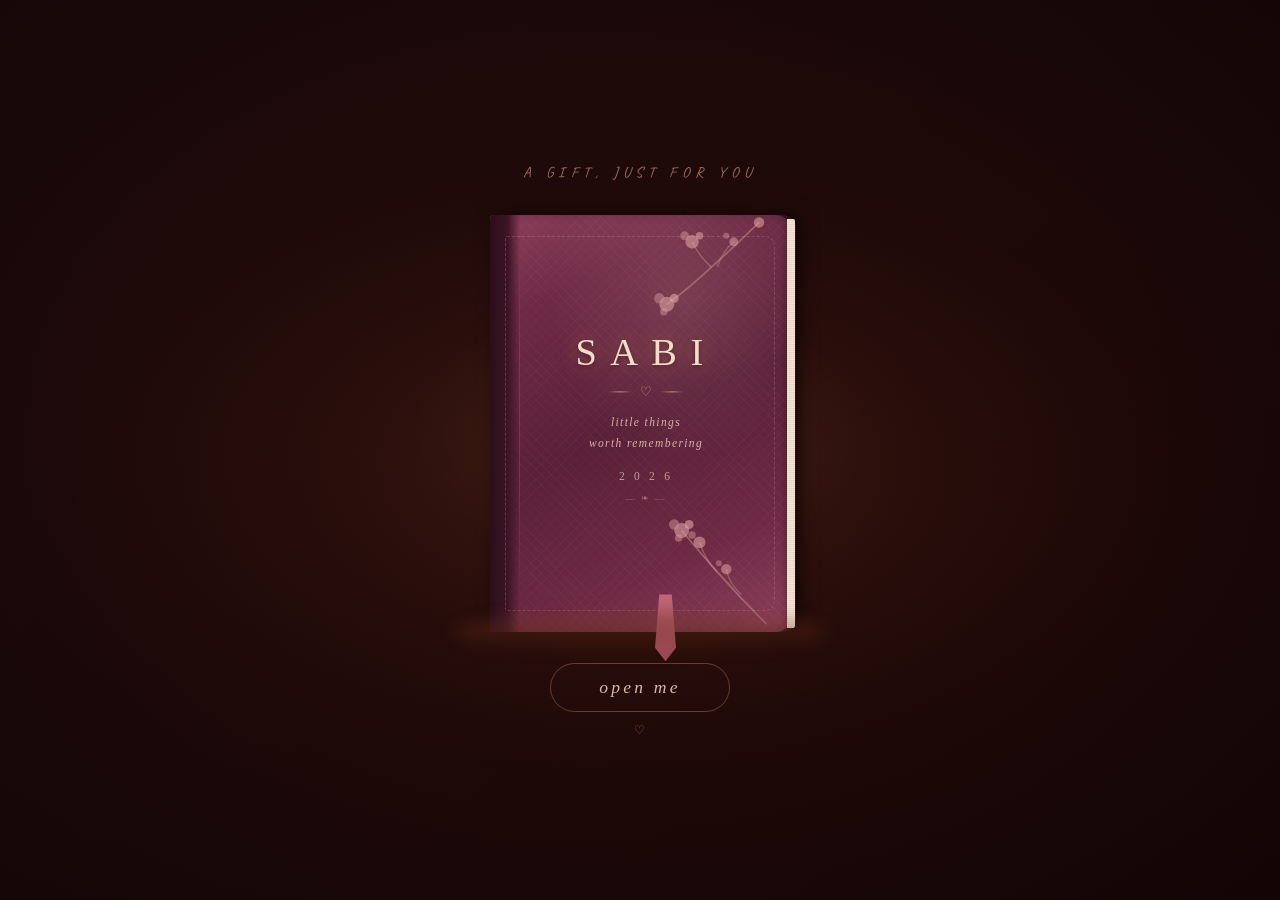
==== index.html @ ce12a5de "Initial commit - SABI Diary with beautiful scrapbook design" ====
<!DOCTYPE html>
<html lang="en">
<head>
  <meta charset="UTF-8"/>
  <meta name="viewport" content="width=device-width, initial-scale=1.0"/>
  <title>SABI — little things worth remembering</title>
  <link rel="preconnect" href="https://fonts.googleapis.com"/>
  <link rel="preconnect" href="https://fonts.gstatic.com" crossorigin/>
  <link href="https://fonts.googleapis.com/css2?family=Satisfy&family=Patrick+Hand&family=Pinyon+Script&family=Caveat:wght@400;500&display=swap" rel="stylesheet"/>
  <style>
  *, *::before, *::after { box-sizing: border-box; margin: 0; padding: 0; }

  html, body {
    width: 100%; height: 100%;
    overflow: hidden;
    background: #1a0810;
  }

  /* ══════════════════════════════════════════
     SCENE
  ══════════════════════════════════════════ */
  .scene {
    position: relative;
    width: 100vw; height: 100vh;
    display: flex;
    align-items: center;
    justify-content: center;
    overflow: hidden;
  }

  /* ── Rustic wooden table background ── */
  .bg {
    position: absolute; inset: 0;
    background:
      /* Dark wooden table base */
      linear-gradient(135deg, #1f0b0a 0%, #1a0706 100%),
      /* Wood grain texture */
      url("data:image/svg+xml,%3Csvg width='400' height='400' xmlns='http://www.w3.org/2000/svg'%3E%3Cdefs%3E%3Cfilter id='wood'%3E%3CfeTurbulence type='fractalNoise' baseFrequency='0.015' numOctaves='4'/%3E%3CfeColorMatrix type='saturate' values='0.3'/%3E%3C/filter%3E%3C/defs%3E%3Crect width='100%25' height='100%25' filter='url(%23wood)' opacity='0.15'/%3E%3C/svg%3E"),
      /* Subtle radial depth */
      radial-gradient(ellipse 80% 70% at 50% 50%, rgba(45,15,20,0.85) 0%, rgba(30,10,15,0.9) 40%, rgba(15,5,8,0.95) 80%, #080208 100%);
  }

  /* Warm candlelight glow center */
  .bg-glow {
    position: absolute; inset: 0;
    background:
      radial-gradient(ellipse 55% 45% at 50% 52%,
        rgba(200, 100, 60, 0.18) 0%,
        rgba(160, 60, 40, 0.10) 40%,
        transparent 75%
      ),
      radial-gradient(ellipse 30% 25% at 50% 48%,
        rgba(255, 180, 80, 0.08) 0%,
        transparent 60%
      );
    pointer-events: none;
  }

  /* Vignette */
  .bg-vignette {
    position: absolute; inset: 0;
    background: radial-gradient(ellipse 100% 100% at 50% 50%,
      transparent 40%,
      rgba(5, 0, 5, 0.7) 100%
    );
    pointer-events: none;
  }

  /* ── Floating petals ── */
  .petals { position: absolute; inset: 0; pointer-events: none; overflow: hidden; }

  .petal {
    position: absolute;
    border-radius: 60% 40% 60% 40% / 40% 60% 40% 60%;
    opacity: 0;
    animation: petalFall linear infinite;
  }

  @keyframes petalFall {
    0%   { transform: translateY(-20px) rotate(0deg) scale(1);   opacity: 0; }
    5%   { opacity: 0.6; }
    90%  { opacity: 0.3; }
    100% { transform: translateY(110vh) rotate(720deg) scale(0.6); opacity: 0; }
  }

  /* ══════════════════════════════════════════
     BOOK — the diary on a surface
  ══════════════════════════════════════════ */
  .book-scene {
    position: relative;
    display: flex;
    flex-direction: column;
    align-items: center;
    z-index: 10;
  }

  /* Surface / table the book rests on */
  .book-surface {
    position: absolute;
    bottom: -18px;
    left: -12%; right: -12%;
    height: 36px;
    background: linear-gradient(to bottom,
      rgba(120, 55, 30, 0.5),
      rgba(80, 30, 15, 0.2)
    );
    border-radius: 50%;
    filter: blur(8px);
    pointer-events: none;
  }

  /* Main book */
  .book {
    position: relative;
    width: min(300px, 58vw);
    aspect-ratio: 0.72;
    cursor: pointer;
    transition: transform 0.4s ease;
    transform-style: preserve-3d;
    perspective: 1200px;
  }

  .book:hover { transform: translateY(-8px) rotate(-1deg); }

  /* Cover */
  .book-cover {
    position: absolute; inset: 0;
    border-radius: 4px 14px 14px 4px;
    background:
      /* Fabric weave */
      repeating-linear-gradient(45deg,
        rgba(255,255,255,0.025) 0, rgba(255,255,255,0.025) 1px,
        transparent 1px, transparent 7px
      ),
      repeating-linear-gradient(-45deg,
        rgba(255,255,255,0.02) 0, rgba(255,255,255,0.02) 1px,
        transparent 1px, transparent 7px
      ),
      /* Cover — deep mauve/burgundy */
      linear-gradient(155deg,
        #8c3f5a 0%,
        #6e2a45 20%,
        #5a2038 50%,
        #6e2a45 78%,
        #8c3f5a 100%
      );
    overflow: hidden;
    box-shadow:
      6px 0 0 #3a1020,
      8px 0 20px rgba(0,0,0,0.6),
      inset -2px 0 8px rgba(0,0,0,0.3),
      inset 2px 0 6px rgba(255,180,160,0.08);
  }

  /* Cover sheen */
  .book-cover::before {
    content: '';
    position: absolute; inset: 0;
    background: radial-gradient(ellipse 70% 60% at 65% 20%,
      rgba(255, 220, 200, 0.12) 0%,
      transparent 65%
    );
    pointer-events: none;
  }

  /* Stitched border */
  .book-cover::after {
    content: '';
    position: absolute;
    inset: 5%;
    border: 1px dashed rgba(255, 200, 180, 0.2);
    border-radius: 2px 10px 10px 2px;
    pointer-events: none;
  }

  /* Spine strip */
  .book-spine {
    position: absolute;
    top: 0; bottom: 0; left: 0;
    width: 10%;
    background: linear-gradient(90deg,
      #2a0e1a 0%,
      #3d1525 60%,
      transparent 100%
    );
    border-radius: 4px 0 0 4px;
    pointer-events: none;
  }

  /* Spine line detail */
  .book-spine::after {
    content: '';
    position: absolute;
    top: 8%; bottom: 8%;
    right: 0;
    width: 1px;
    background: linear-gradient(to bottom,
      transparent, rgba(180, 100, 100, 0.3) 30%,
      rgba(180, 100, 100, 0.3) 70%, transparent
    );
  }

  /* Pages edge — right side stack */
  .book-pages {
    position: absolute;
    top: 1%; bottom: 1%; right: -5px;
    width: 8px;
    background: repeating-linear-gradient(
      to bottom,
      #f0e4d4, #f0e4d4 1px,
      #e8d8c4 1px, #e8d8c4 2px
    );
    border-radius: 0 2px 2px 0;
    box-shadow: 2px 0 6px rgba(0,0,0,0.3);
    pointer-events: none;
  }

  /* ── Decorative flowers on cover (SVG) ── */
  .cover-flowers {
    position: absolute; inset: 0;
    pointer-events: none;
  }

  /* ── Cover text ── */
  .cover-text {
    position: absolute;
    top: 50%; left: 52%;
    transform: translate(-50%, -54%);
    text-align: center;
    width: 68%;
    pointer-events: none;
  }

  .cover-title {
    font-family: 'Cormorant Garamond', serif;
    font-size: clamp(1.4rem, 5vw, 2.4rem);
    font-weight: 400;
    letter-spacing: 0.35em;
    color: #f5dcc8;
    text-shadow: 0 0 20px rgba(255,160,100,0.4), 0 2px 4px rgba(0,0,0,0.4);
    display: block;
    margin-bottom: 5%;
  }

  .cover-rule {
    display: flex; align-items: center; justify-content: center;
    gap: 8px; margin-bottom: 6%; opacity: 0.7;
  }
  .cover-rule span {
    display: block; height: 1px; width: 24px;
    background: linear-gradient(90deg, transparent, #f0c8a0, transparent);
  }
  .cover-rule em {
    font-style: normal; font-size: clamp(0.5rem, 1.2vw, 0.8rem);
    color: #f0c8a0;
  }

  .cover-sub {
    font-family: 'Cormorant Garamond', serif;
    font-style: italic;
    font-size: clamp(0.42rem, 1.1vw, 0.72rem);
    font-weight: 300;
    color: rgba(240, 210, 185, 0.82);
    letter-spacing: 0.12em;
    line-height: 1.8;
    display: block;
    margin-bottom: 8%;
  }

  .cover-year {
    font-family: 'Cormorant Garamond', serif;
    font-size: clamp(0.45rem, 1.1vw, 0.72rem);
    font-weight: 300;
    letter-spacing: 0.28em;
    color: rgba(240, 210, 185, 0.7);
    display: block;
    margin-bottom: 5%;
  }

  .cover-ornament {
    font-size: clamp(0.38rem, 0.85vw, 0.58rem);
    color: rgba(230, 185, 155, 0.5);
    letter-spacing: 0.2em;
    display: block;
  }

  /* Ribbon bookmark */
  .book-ribbon {
    position: absolute;
    bottom: -7%; left: 55%;
    width: 7%;
    height: 16%;
    background: linear-gradient(180deg, #c06878 0%, #a04858 100%);
    clip-path: polygon(20% 0%, 80% 0%, 100% 80%, 50% 100%, 0% 80%);
    pointer-events: none;
    filter: drop-shadow(0 3px 6px rgba(0,0,0,0.5));
  }

  /* ══════════════════════════════════════════
     CONTENT AROUND THE BOOK
  ══════════════════════════════════════════ */

  /* Top title text — above book */
  .page-title {
    text-align: center;
    margin-bottom: clamp(18px, 3vh, 36px);
    pointer-events: none;
  }

  .page-title__eyebrow {
    font-family: 'Caveat', cursive;
    font-size: clamp(0.65rem, 1.5vw, 0.95rem);
    color: rgba(210, 150, 130, 0.7);
    letter-spacing: 0.35em;
    text-transform: uppercase;
    display: block;
    margin-bottom: 6px;
  }

  .page-title__main {
    font-family: 'Pinyon Script', cursive;
    font-size: clamp(2.2rem, 6vw, 4.2rem);
    color: #f0d0b8;
    text-shadow:
      0 0 40px rgba(200, 100, 60, 0.5),
      0 0 80px rgba(180, 60, 40, 0.25),
      0 2px 8px rgba(0,0,0,0.5);
    display: block;
    line-height: 1;
  }

  /* Bottom — "open me" button */
  .open-wrap {
    margin-top: clamp(22px, 3.5vh, 42px);
    display: flex;
    flex-direction: column;
    align-items: center;
    gap: 10px;
  }

  .open-btn {
    background: none;
    border: 1px solid rgba(200, 140, 110, 0.4);
    border-radius: 50px;
    padding: clamp(8px, 1.4vh, 14px) clamp(24px, 4vw, 48px);
    cursor: pointer;
    position: relative;
    overflow: hidden;
    transition: border-color 0.3s ease, transform 0.3s ease;
    animation: btnPulse 3s ease-in-out infinite;
  }

  .open-btn::before {
    content: '';
    position: absolute; inset: 0;
    background: linear-gradient(135deg,
      rgba(180, 80, 80, 0.0),
      rgba(180, 80, 80, 0.12)
    );
    opacity: 0;
    transition: opacity 0.3s ease;
    border-radius: inherit;
  }

  .open-btn:hover {
    border-color: rgba(220, 170, 140, 0.7);
    transform: translateY(-3px);
  }
  .open-btn:hover::before { opacity: 1; }
  .open-btn:focus { outline: none; }

  .open-btn__text {
    font-family: 'Cormorant Garamond', serif;
    font-style: italic;
    font-size: clamp(0.75rem, 1.8vw, 1.1rem);
    color: rgba(240, 210, 190, 0.88);
    letter-spacing: 0.18em;
    position: relative;
    z-index: 1;
  }

  .open-btn__heart {
    font-size: clamp(0.55rem, 1.1vw, 0.78rem);
    color: rgba(200, 120, 110, 0.75);
    letter-spacing: 0.1em;
    display: block;
    text-align: center;
    animation: heartBeat 1.8s ease-in-out infinite;
  }

  @keyframes btnPulse {
    0%, 100% { box-shadow: 0 0 0 0 rgba(180,80,80,0); }
    50%       { box-shadow: 0 0 18px 4px rgba(180,80,80,0.14); }
  }

  @keyframes heartBeat {
    0%, 100% { transform: scale(1);    opacity: 0.75; }
    30%       { transform: scale(1.25); opacity: 1; }
    60%       { transform: scale(0.95); opacity: 0.75; }
  }

  /* Subtle date / caption */
  .page-caption {
    font-family: 'Cormorant Garamond', serif;
    font-style: italic;
    font-size: clamp(0.52rem, 1.1vw, 0.72rem);
    color: rgba(200, 155, 135, 0.45);
    letter-spacing: 0.2em;
    text-align: center;
    margin-top: clamp(10px, 1.5vh, 18px);
    pointer-events: none;
  }

  /* ══════════════════════════════════════════
     OPENING ANIMATION
  ══════════════════════════════════════════ */
  .scene.is-opening .book {
    animation: bookOpen 1s cubic-bezier(0.4,0,0.2,1) forwards;
    pointer-events: none;
  }

  @keyframes bookOpen {
    0%   { transform: translateY(-8px) rotate(-1deg) rotateY(0deg); }
    15%  { transform: translateY(-14px) rotate(-1deg) rotateY(-12deg) scale(1.04); }
    100% { transform: translateY(-8px) rotate(-1deg) rotateY(-100deg) scale(1.06); }
  }

  .fade-veil {
    position: fixed; inset: 0;
    background: #1a0810;
    z-index: 200;
    opacity: 0;
    pointer-events: none;
    transition: opacity 0.6s ease;
  }
  .fade-veil.show { opacity: 1; }

  /* ══════════════════════════════════════════
     RESPONSIVE
  ══════════════════════════════════════════ */
  @media (max-width: 500px) {
    .book { width: 68vw; }
    .page-title__main { font-size: 2.4rem; }
  }
  </style>
</head>
<body>

<div class="fade-veil" id="veil"></div>

<div class="scene" id="scene">

  <!-- Background layers -->
  <div class="bg"></div>
  <div class="bg-glow"></div>
  <div class="bg-vignette"></div>

  <!-- Floating petals -->
  <div class="petals" id="petals"></div>

  <!-- Main content -->
  <div class="book-scene">

    <!-- Title above book -->
    <div class="page-title">
      <span class="page-title__eyebrow">a gift, just for you</span>
      <!-- <span class="page-title__main">SABI</span> -->
    </div>

    <!-- THE BOOK -->
    <div class="book" id="book" role="button" tabindex="0" aria-label="Open the diary">

      <div class="book-cover">
        <div class="book-spine"></div>

        <!-- Flowers SVG — top right on cover -->
        <div class="cover-flowers">
          <svg style="position:absolute;inset:0;width:100%;height:100%" viewBox="0 0 200 280" fill="none" xmlns="http://www.w3.org/2000/svg">
            <!-- Top right sprig -->
            <path d="M180 5 Q165 20 148 35 Q132 50 118 60" stroke="rgba(200,150,140,0.5)" stroke-width="1.2" fill="none"/>
            <path d="M148 35 Q140 28 135 18" stroke="rgba(200,150,140,0.45)" stroke-width="1" fill="none"/>
            <path d="M163 18 Q155 25 152 35" stroke="rgba(200,150,140,0.4)" stroke-width="1" fill="none"/>
            <!-- Petals top-right -->
            <circle cx="118" cy="60" r="5" fill="rgba(220,160,160,0.6)"/>
            <circle cx="113" cy="56" r="3.5" fill="rgba(200,140,145,0.55)"/>
            <circle cx="123" cy="56" r="3" fill="rgba(235,175,170,0.55)"/>
            <circle cx="116" cy="65" r="2.5" fill="rgba(210,150,155,0.5)"/>
            <circle cx="135" cy="18" r="4.5" fill="rgba(220,160,160,0.6)"/>
            <circle cx="130" cy="14" r="3" fill="rgba(200,140,145,0.55)"/>
            <circle cx="140" cy="14" r="2.5" fill="rgba(235,175,170,0.5)"/>
            <circle cx="163" cy="18" r="3" fill="rgba(220,160,160,0.55)"/>
            <circle cx="158" cy="14" r="2" fill="rgba(200,140,145,0.5)"/>
            <circle cx="180" cy="5"  r="3.5" fill="rgba(235,175,170,0.5)"/>
            <!-- Bottom right sprig -->
            <path d="M185 275 Q168 258 152 240 Q138 224 128 212" stroke="rgba(200,150,140,0.5)" stroke-width="1.2" fill="none"/>
            <path d="M152 240 Q144 232 140 220" stroke="rgba(200,150,140,0.45)" stroke-width="1" fill="none"/>
            <path d="M168 255 Q160 248 158 238" stroke="rgba(200,150,140,0.4)" stroke-width="1" fill="none"/>
            <circle cx="128" cy="212" r="5"   fill="rgba(220,160,160,0.6)"/>
            <circle cx="123" cy="208" r="3.5" fill="rgba(200,140,145,0.55)"/>
            <circle cx="133" cy="208" r="3"   fill="rgba(235,175,170,0.55)"/>
            <circle cx="126" cy="217" r="2.5" fill="rgba(210,150,155,0.5)"/>
            <circle cx="140" cy="220" r="4"   fill="rgba(220,160,160,0.6)"/>
            <circle cx="135" cy="215" r="2.5" fill="rgba(200,140,145,0.55)"/>
            <circle cx="158" cy="238" r="3.5" fill="rgba(220,160,160,0.55)"/>
            <circle cx="153" cy="234" r="2"   fill="rgba(200,140,145,0.5)"/>
          </svg>
        </div>

        <!-- Cover text -->
        <div class="cover-text">
          <span class="cover-title">SABI</span>
          <div class="cover-rule"><span></span><em>♡</em><span></span></div>
          <span class="cover-sub">little things<br>worth remembering</span>
          <span class="cover-year">2 0 2 6</span>
          <span class="cover-ornament">— ❧ —</span>
        </div>

      </div>

      <!-- Pages edge -->
      <div class="book-pages"></div>

      <!-- Ribbon bookmark -->
      <div class="book-ribbon"></div>

      <!-- Book surface shadow -->
      <div class="book-surface"></div>

    </div>

    <!-- Open me button -->
    <div class="open-wrap">
      <button class="open-btn" id="openBtn" aria-label="Open the diary">
        <span class="open-btn__text">open me</span>
      </button>
      <span class="open-btn__heart">♡</span>
    </div>

    <!-- <p class="page-caption">little things worth remembering</p> -->

  </div>

</div>

<script>
/* ── Generate floating petals ── */
(function() {
  const container = document.getElementById('petals');
  const colors = [
    'rgba(180,80,100,0.55)',
    'rgba(200,110,120,0.45)',
    'rgba(220,140,140,0.4)',
    'rgba(160,60,90,0.5)',
    'rgba(240,170,170,0.35)',
    'rgba(200,100,110,0.5)',
  ];

  for (let i = 0; i < 28; i++) {
    const p = document.createElement('div');
    p.className = 'petal';

    const size   = 4 + Math.random() * 10;
    const left   = Math.random() * 100;
    const delay  = Math.random() * 18;
    const dur    = 12 + Math.random() * 16;
    const color  = colors[Math.floor(Math.random() * colors.length)];

    p.style.cssText = `
      width:${size}px; height:${size * 0.65}px;
      left:${left}%;
      top: -${size}px;
      background:${color};
      animation-duration:${dur}s;
      animation-delay:${delay}s;
      transform-origin: center;
    `;
    container.appendChild(p);
  }
})();

/* ── Open interaction ── */
let opened = false;

function openDiary() {
  if (opened) return;
  opened = true;

  document.getElementById('scene').classList.add('is-opening');

  setTimeout(() => {
    document.getElementById('veil').classList.add('show');
  }, 750);

  setTimeout(() => {
    window.location.href = 'diary.html';
  }, 1400);
}

document.getElementById('book').addEventListener('click', openDiary);
document.getElementById('openBtn').addEventListener('click', openDiary);

document.addEventListener('keydown', e => {
  if (e.key === 'Enter' || e.key === ' ') openDiary();
});

window.addEventListener('pageshow', e => {
  if (e.persisted) {
    opened = false;
    document.getElementById('scene').classList.remove('is-opening');
    document.getElementById('veil').classList.remove('show');
  }
});

// ── Supabase auth guard for index page ──
if (typeof SupabaseSync !== 'undefined') {
  SupabaseSync.getSession().then(session => {
    // If there's a 'diary' link/button on this page, only navigate when authenticated
    // If not authenticated and user tries to navigate to diary.html, they'll hit the login overlay there.
    // No redirect here — just update any UI that should show auth state.
    const _diaryLinks = document.querySelectorAll('a[href*="diary"]');
    _diaryLinks.forEach(link => {
      if (!session) {
        link.addEventListener('click', (e) => {
          // Allow navigation — login overlay in diary.html will handle auth
        });
      }
    });
  }).catch(() => { /* Supabase unavailable — allow normal navigation */ });
}
</script>
</body>
</html>
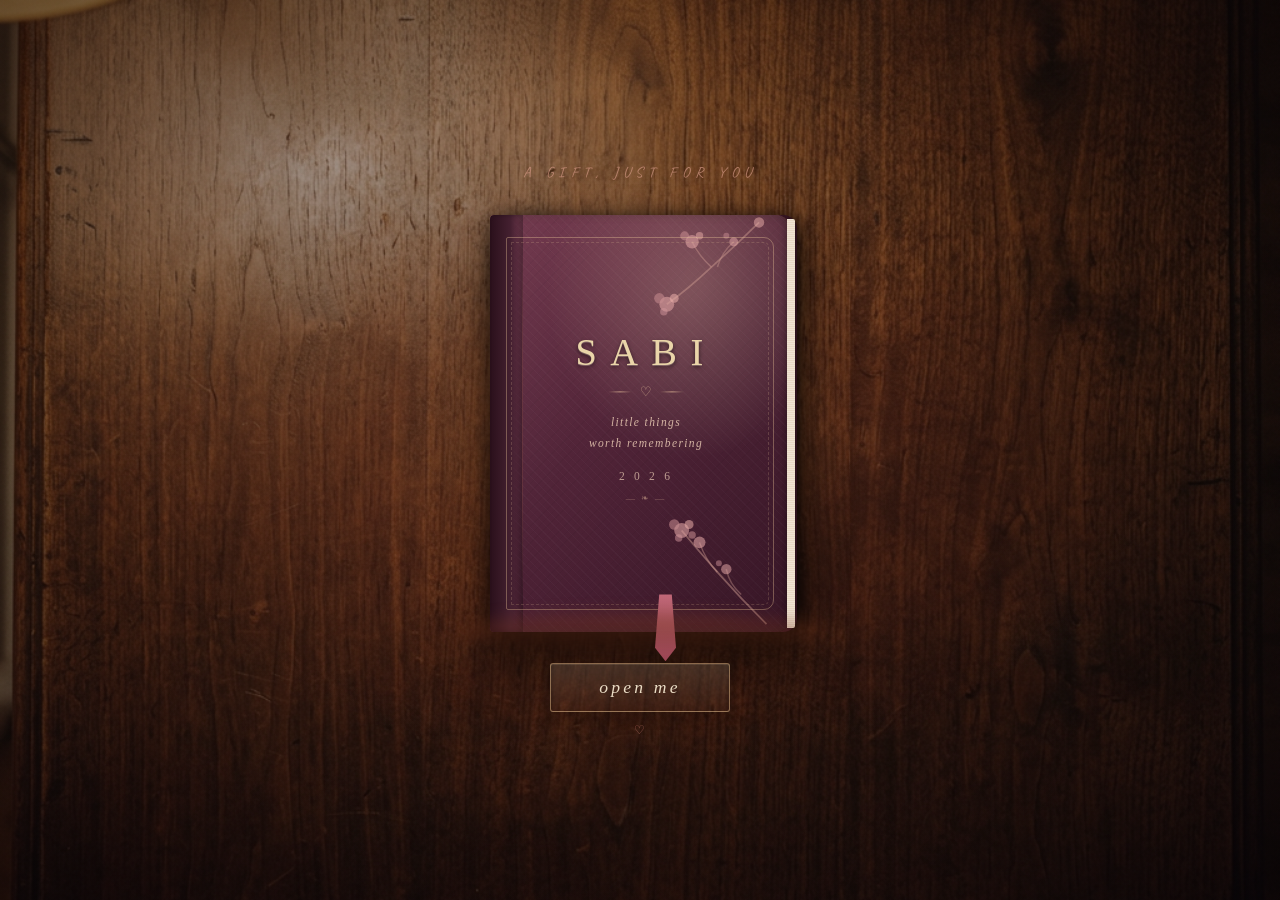
==== commit c41f671b: "Add tactile diary visual treatment" ====
--- a/index.html
+++ b/index.html
@@ -368,6 +368,22 @@
   }
   .open-btn:hover::before { opacity: 1; }
   .open-btn:focus { outline: none; }
+  .open-btn:focus-visible,
+  .book:focus-visible {
+    outline: 2px solid rgba(245, 205, 170, 0.95);
+    outline-offset: 5px;
+  }
+
+  @media (prefers-reduced-motion: reduce) {
+    *, *::before, *::after {
+      animation-duration: 0.01ms !important;
+      animation-iteration-count: 1 !important;
+      transition-duration: 0.01ms !important;
+      scroll-behavior: auto !important;
+    }
+
+    .petal { display: none; }
+  }
 
   .open-btn__text {
     font-family: 'Cormorant Garamond', serif;
@@ -441,6 +457,79 @@
   @media (max-width: 500px) {
     .book { width: 68vw; }
     .page-title__main { font-size: 2.4rem; }
+  }
+  /* Tactile cover treatment: keep the landing screen feeling like the first page of the same book. */
+  .bg {
+    background:
+      linear-gradient(180deg, rgba(30, 12, 9, 0.38), rgba(19, 7, 9, 0.48)),
+      url("assets/images/walnut-desk.png") center / cover no-repeat,
+      #21100d;
+  }
+
+  .book {
+    filter:
+      drop-shadow(0 24px 24px rgba(0, 0, 0, 0.46))
+      drop-shadow(0 5px 9px rgba(0, 0, 0, 0.38));
+  }
+
+  .book-cover {
+    background:
+      radial-gradient(ellipse 75% 60% at 70% 16%, rgba(255, 215, 184, 0.14), transparent 70%),
+      repeating-linear-gradient(45deg, rgba(255,255,255,0.025) 0 1px, transparent 1px 6px),
+      repeating-linear-gradient(-45deg, rgba(0,0,0,0.035) 0 1px, transparent 1px 6px),
+      linear-gradient(145deg, #70354a 0%, #512438 48%, #3e192b 100%);
+    box-shadow:
+      7px 0 0 #351521,
+      10px 4px 22px rgba(0,0,0,0.58),
+      inset -3px 0 8px rgba(0,0,0,0.3),
+      inset 2px 0 8px rgba(255,210,180,0.1);
+  }
+
+  .book-cover::before {
+    background:
+      radial-gradient(ellipse 70% 60% at 65% 20%, rgba(255, 224, 196, 0.13), transparent 65%),
+      linear-gradient(110deg, rgba(255,255,255,0.04), transparent 38%, rgba(0,0,0,0.12));
+  }
+
+  .book-cover::after {
+    inset: 5.2%;
+    border: 1px solid rgba(230, 195, 150, 0.38);
+    outline: 1px dashed rgba(230, 195, 150, 0.2);
+    outline-offset: -6px;
+  }
+
+  .book-spine {
+    width: 11%;
+    background: linear-gradient(90deg, #2a101b 0%, #442030 62%, transparent 100%);
+    box-shadow: inset -3px 0 5px rgba(0,0,0,0.3);
+  }
+
+  .cover-title {
+    color: #ead5a9;
+    text-shadow: 0 1px 0 rgba(255,245,214,0.28), 0 2px 4px rgba(0,0,0,0.58);
+  }
+
+  .open-btn {
+    background: linear-gradient(180deg, rgba(243, 225, 192, 0.14), rgba(117, 67, 49, 0.12));
+    border-color: rgba(218, 178, 130, 0.52);
+    border-radius: 3px;
+    box-shadow: inset 0 1px 0 rgba(255,240,210,0.1), 0 5px 14px rgba(0,0,0,0.16);
+    animation: none;
+  }
+
+  .open-btn__text { color: #eadcc5; }
+  .open-btn__heart { animation: none; }
+
+  @media (max-width: 500px) {
+    .book { width: min(228px, 76vw); }
+    .page-title { margin-bottom: clamp(14px, 2.5vh, 22px); }
+    .open-wrap { margin-top: clamp(16px, 3vh, 24px); }
+  }
+
+  @media (max-height: 650px) and (max-width: 500px) {
+    .book { width: min(210px, 70vw); }
+    .page-title { margin-bottom: 12px; }
+    .open-wrap { margin-top: 14px; }
   }
   </style>
 </head>
@@ -585,6 +674,11 @@
   if (opened) return;
   opened = true;
 
+  if (window.matchMedia('(prefers-reduced-motion: reduce)').matches) {
+    window.location.href = 'diary.html';
+    return;
+  }
+
   document.getElementById('scene').classList.add('is-opening');
 
   setTimeout(() => {
@@ -596,12 +690,16 @@
   }, 1400);
 }
 
-document.getElementById('book').addEventListener('click', openDiary);
+const book = document.getElementById('book');
+book.addEventListener('click', openDiary);
+book.addEventListener('keydown', (event) => {
+  if (event.isComposing || event.keyCode === 229) return;
+  if (event.key === 'Enter' || event.key === ' ') {
+    event.preventDefault();
+    openDiary();
+  }
+});
 document.getElementById('openBtn').addEventListener('click', openDiary);
-
-document.addEventListener('keydown', e => {
-  if (e.key === 'Enter' || e.key === ' ') openDiary();
-});
 
 window.addEventListener('pageshow', e => {
   if (e.persisted) {
